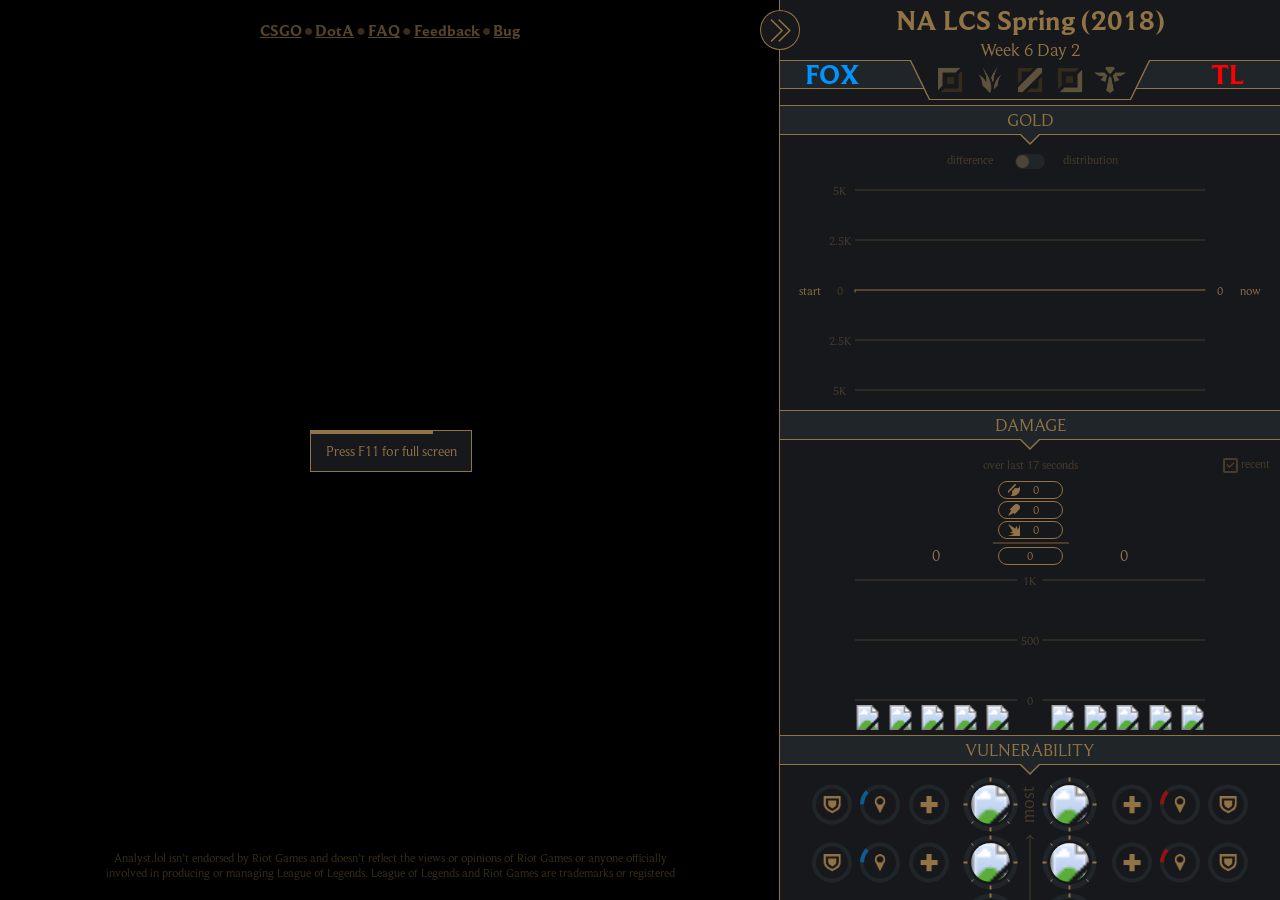
==== index.html @ d01f2dab "Deploy analyst.lol to github.com/hanscauwenbergh/hanscauwenbergh.github.io.git:master" ====
<!doctype html><html lang="en"><head><meta charset="utf-8"><meta name="viewport" content="width=device-width,initial-scale=1,shrink-to-fit=no"><meta name="theme-color" content="#17181C"><link rel="manifest" href="/manifest.json"><link rel="icon" type="image/png" href="/favicon-16.png" sizes="16x16"><link rel="icon" type="image/png" href="/favicon-32.png" sizes="32x32"><link rel="icon" type="image/png" href="/favicon-96.png" sizes="96x96"><title>Analyst.lol - Data dashboard for esports streams</title><meta property="og:image" content="https://www.analyst.lol/thumbnail.png"><link href="/static/css/main.5efc284c.css" rel="stylesheet"></head><body><noscript>You need to enable JavaScript to run this app.</noscript><div id="root"></div><script type="text/javascript" src="/static/js/main.49e57f64.js"></script></body></html>
---- static/css/main.5efc284c.css ----
.alert-enter{opacity:.01}.alert-enter.alert-enter-active{opacity:1;-webkit-transition:opacity .25s ease-in;-o-transition:opacity .25s ease-in;transition:opacity .25s ease-in}.alert-leave{opacity:1}.alert-leave.alert-leave-active{opacity:.01;-webkit-transition:opacity .25s ease-in;-o-transition:opacity .25s ease-in;transition:opacity .25s ease-in}:root{--scrollbar-color:#927345}.ps{overflow:hidden!important;overflow-anchor:none;-ms-overflow-style:none;touch-action:auto;-ms-touch-action:auto}.ps__rail-x{height:15px;bottom:0}.ps__rail-x,.ps__rail-y{display:none;opacity:0;-o-transition:background-color .2s linear,opacity .2s linear;transition:background-color .2s linear,opacity .2s linear;-webkit-transition:background-color .2s linear,opacity .2s linear;position:absolute}.ps__rail-y{width:9px;right:2px}.ps--active-x>.ps__rail-x,.ps--active-y>.ps__rail-y{display:block;background-color:transparent}.ps--focus>.ps__rail-x,.ps--focus>.ps__rail-y,.ps--scrolling-x>.ps__rail-x,.ps--scrolling-y>.ps__rail-y,.ps:hover>.ps__rail-x,.ps:hover>.ps__rail-y{opacity:.6}.ps__thumb-x{-o-transition:background-color .2s linear,height .2s ease-in-out;transition:background-color .2s linear,height .2s ease-in-out;-webkit-transition:background-color .2s linear,height .2s ease-in-out;height:6px;bottom:2px}.ps__thumb-x,.ps__thumb-y{background-color:var(--scrollbar-color);border-radius:6px;position:absolute}.ps__thumb-y{-o-transition:background-color .2s linear,width .2s ease-in-out;transition:background-color .2s linear,width .2s ease-in-out;-webkit-transition:background-color .2s linear,width .2s ease-in-out;width:6px;right:2px}.ps__rail-x.ps--clicking .ps__thumb-x,.ps__rail-x:focus>.ps__thumb-x,.ps__rail-x:hover>.ps__thumb-x{background-color:var(--scrollbar-color);height:9px}.ps__rail-y.ps--clicking .ps__thumb-y,.ps__rail-y:focus>.ps__thumb-y,.ps__rail-y:hover>.ps__thumb-y{background-color:var(--scrollbar-color);width:9px}@supports (-ms-overflow-style:none){.ps{overflow:auto!important}}@media (-ms-high-contrast:none),screen and (-ms-high-contrast:active){.ps{overflow:auto!important}}#leagueMatchSummary{margin:auto;padding-top:10px;padding-bottom:10px}#leagueMatchSummary>tr>th{text-align:left}#leagueMatchSummary>tr>td{text-align:center}#leagueRolePlayersSummary,#leagueTeamsSummary{text-align:center;margin:auto;padding-bottom:10px}@font-face{font-family:BeaufortRegular;src:url(/static/media/Beaufort-Regular.55bf76f6.otf)}@font-face{font-family:BeaufortBold;src:url(/static/media/Beaufort-Bold.ece360d7.ttf)}body{height:100%;margin:0;padding:0;overflow-x:hidden;overflow-y:hidden}#root,body{height:100%;margin:0;padding:0}.Collapsible__trigger{background:#1f2529;color:#927345;display:block;border:1px solid #927345;font-family:BeaufortBold,sans-serif;text-align:center;padding:1em 5px;cursor:pointer}.Collapsible__contentOuter{background:#17181c}.Collapsible__contentInner{padding-left:5px;padding-right:5px;color:#927345;font-family:BeaufortRegular,sans-serif;border:1px solid #927345}
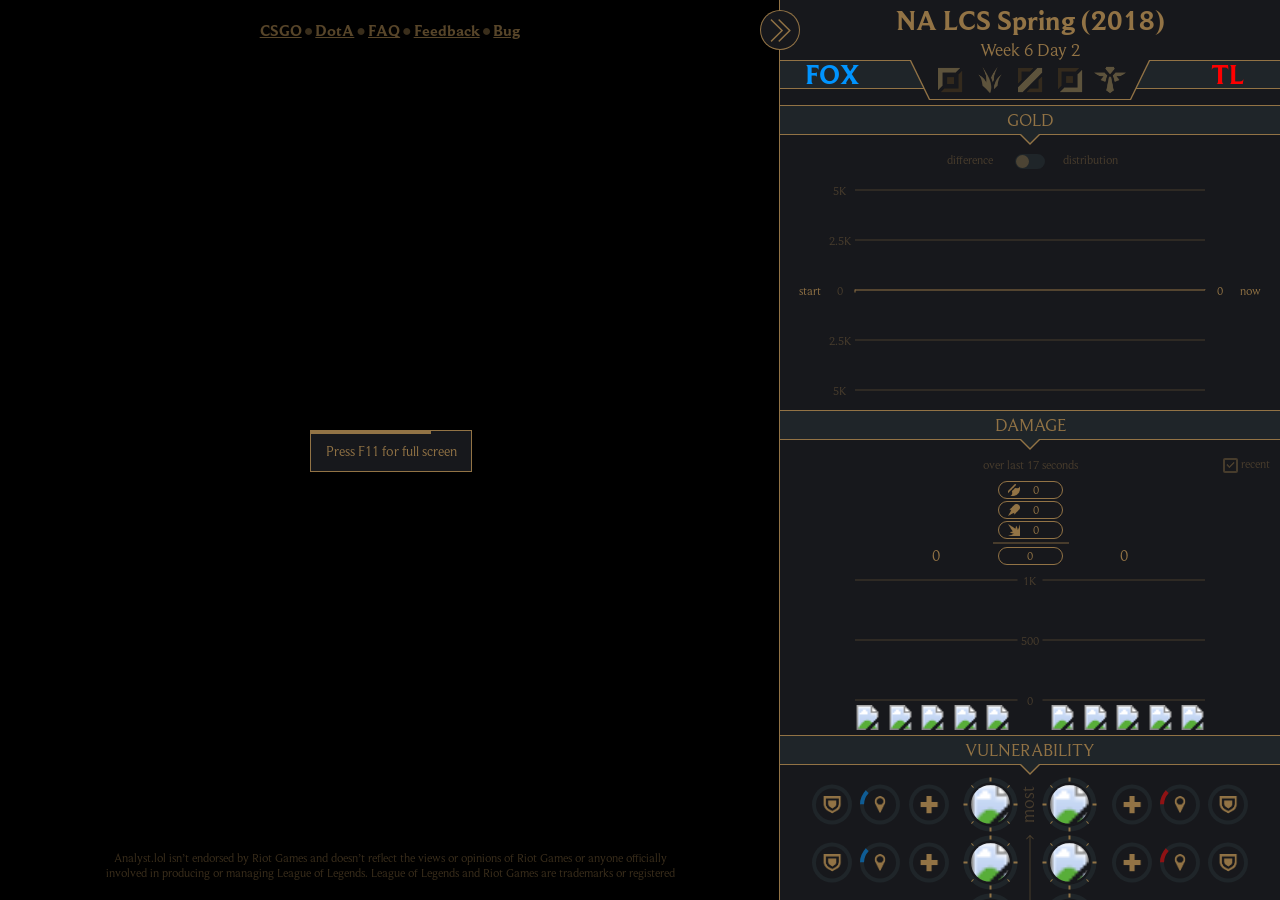
==== commit cf802eeb: "Update from https://github.com/hanscauwenbergh/lol-analyst/commit/2d37732cb15afdc20deb5a80dd09c4e0fc" ====
--- a/index.html
+++ b/index.html
@@ -1 +1 @@
-<!doctype html><html lang="en"><head><meta charset="utf-8"><meta name="viewport" content="width=device-width,initial-scale=1,shrink-to-fit=no"><meta name="theme-color" content="#17181C"><link rel="manifest" href="/manifest.json"><link rel="icon" type="image/png" href="/favicon-16.png" sizes="16x16"><link rel="icon" type="image/png" href="/favicon-32.png" sizes="32x32"><link rel="icon" type="image/png" href="/favicon-96.png" sizes="96x96"><title>Analyst.lol - Data dashboard for esports streams</title><meta property="og:image" content="https://www.analyst.lol/thumbnail.png"><link href="/static/css/main.5efc284c.css" rel="stylesheet"></head><body><noscript>You need to enable JavaScript to run this app.</noscript><div id="root"></div><script type="text/javascript" src="/static/js/main.49e57f64.js"></script></body></html>+<!doctype html><html lang="en"><head><meta charset="utf-8"><meta name="viewport" content="width=device-width,initial-scale=1,shrink-to-fit=no"><meta name="theme-color" content="#17181C"><link rel="manifest" href="/manifest.json"><link rel="icon" type="image/png" href="/favicon-16.png" sizes="16x16"><link rel="icon" type="image/png" href="/favicon-32.png" sizes="32x32"><link rel="icon" type="image/png" href="/favicon-96.png" sizes="96x96"><title>Analyst.lol - Data dashboard for esports streams</title><meta property="og:image" content="https://www.analyst.lol/thumbnail.png"><link href="/static/css/main.5efc284c.css" rel="stylesheet"></head><body><noscript>You need to enable JavaScript to run this app.</noscript><div id="root"></div><script type="text/javascript" src="/static/js/main.1c96cc9c.js"></script></body></html>
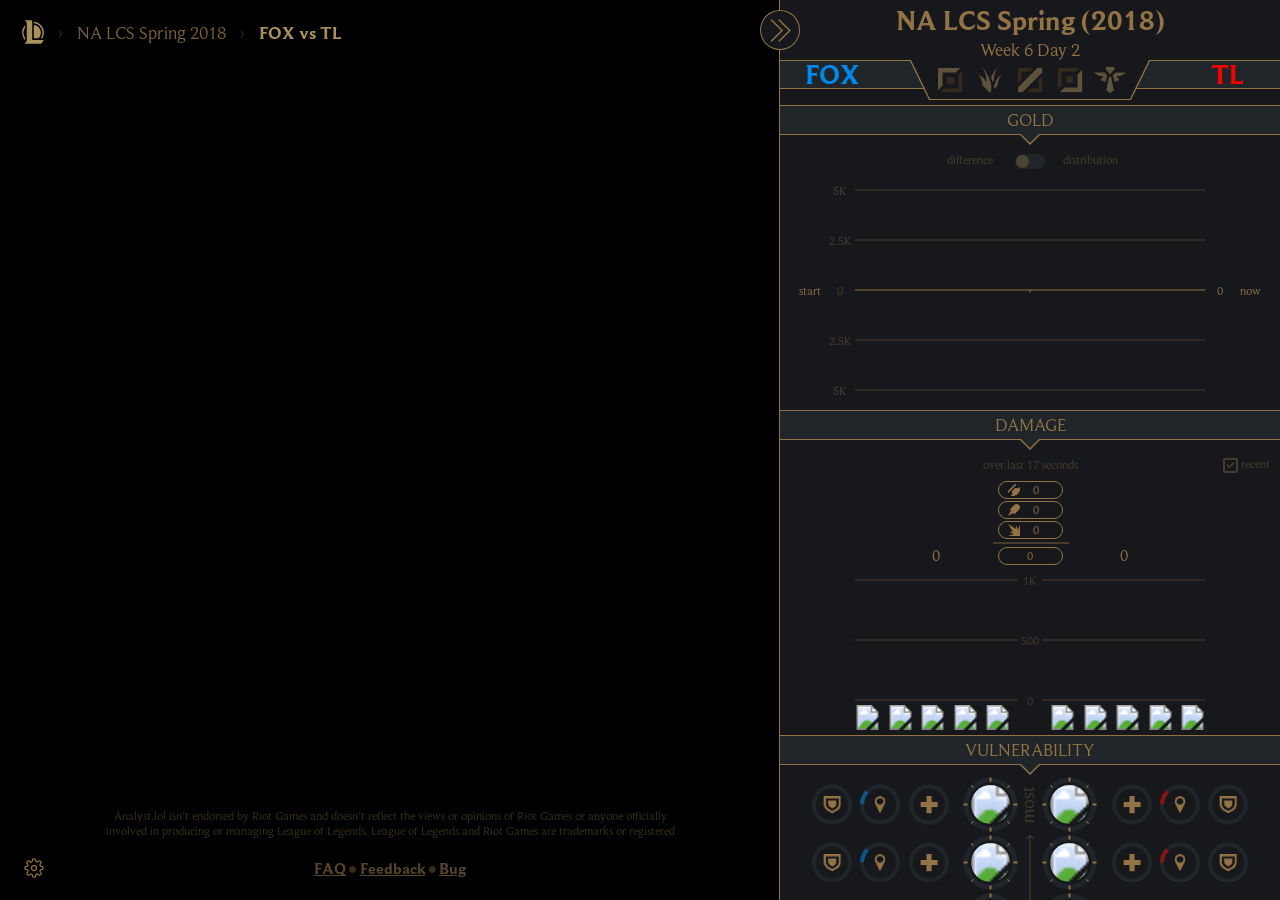
==== commit d7728520: "Update from https://github.com/hanscauwenbergh/lol-analyst/commit/0e7b8c67b54d99d92a9ac003f22424c6cb" ====
--- a/index.html
+++ b/index.html
@@ -1 +1,24 @@
-<!doctype html><html lang="en"><head><meta charset="utf-8"><meta name="viewport" content="width=device-width,initial-scale=1,shrink-to-fit=no"><meta name="theme-color" content="#17181C"><link rel="manifest" href="/manifest.json"><link rel="icon" type="image/png" href="/favicon-16.png" sizes="16x16"><link rel="icon" type="image/png" href="/favicon-32.png" sizes="32x32"><link rel="icon" type="image/png" href="/favicon-96.png" sizes="96x96"><title>Analyst.lol - Data dashboard for esports streams</title><meta property="og:image" content="https://www.analyst.lol/thumbnail.png"><link href="/static/css/main.5efc284c.css" rel="stylesheet"></head><body><noscript>You need to enable JavaScript to run this app.</noscript><div id="root"></div><script type="text/javascript" src="/static/js/main.1c96cc9c.js"></script></body></html>+<!doctype html>
+<html lang="en">
+  <head>
+    <meta charset="utf-8">
+    <meta name="viewport" content="width=device-width, initial-scale=1, shrink-to-fit=no">
+    <meta name="theme-color" content="#17181C">
+    <!-- the pages are at paths such as /cs/: relative image paths, e.g. ./role-icons/, are from the root -->
+    <base href="/">
+    <link rel="manifest" href="/manifest.json">
+    <link rel="icon" type="image/png" href="/favicon-16.png" sizes="16x16">
+    <link rel="icon" type="image/png" href="/favicon-32.png" sizes="32x32">
+    <link rel="icon" type="image/png" href="/favicon-96.png" sizes="96x96">
+    <title>Analyst.lol - Data dashboard for esports streams</title>
+    <meta property="og:image" content="https://www.analyst.lol/thumbnail.png">
+    <script type="module" crossorigin src="/assets/index-m6L9dBAo.js"></script>
+    <link rel="stylesheet" crossorigin href="/assets/index-scUVagf8.css">
+  </head>
+  <body>
+    <noscript>
+      You need to enable JavaScript to run this app.
+    </noscript>
+    <div id="root"></div>
+  </body>
+</html>
--- a/assets/index-scUVagf8.css
+++ b/assets/index-scUVagf8.css
@@ -0,0 +1 @@
+@font-face{font-family:BeaufortRegular;src:url(/assets/Beaufort-Regular-BSCElNrA.otf)}@font-face{font-family:BeaufortBold;src:url(/assets/Beaufort-Bold-DFCGYkaQ.ttf)}body{height:100%;margin:0;padding:0;overflow:hidden}
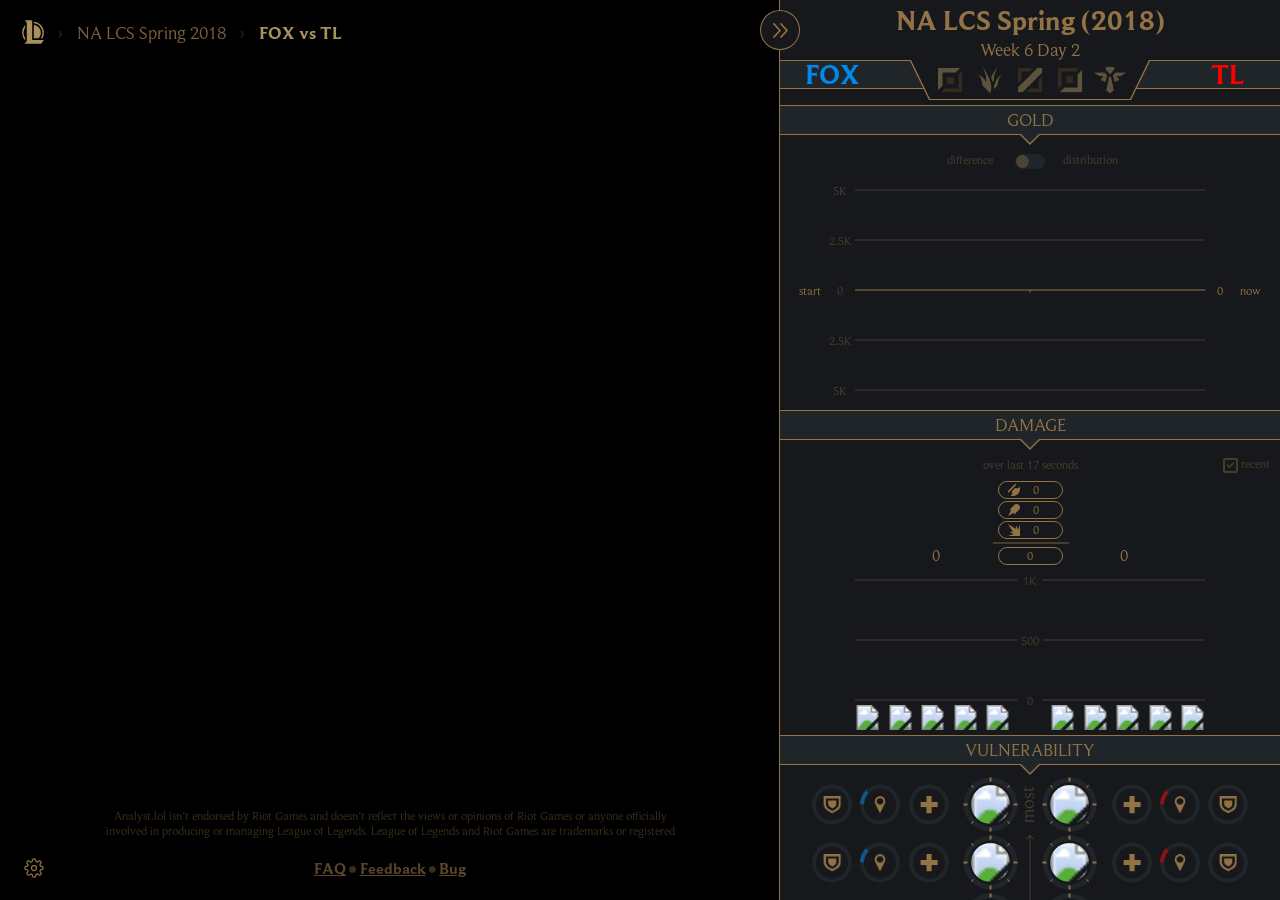
==== commit 4519c8a1: "Update from https://github.com/hanscauwenbergh/lol-analyst/commit/9752170e5ffc2b7c295799cece9dcb8295" ====
--- a/index.html
+++ b/index.html
@@ -12,7 +12,7 @@
     <link rel="icon" type="image/png" href="/favicon-96.png" sizes="96x96">
     <title>Analyst.lol - Data dashboard for esports streams</title>
     <meta property="og:image" content="https://www.analyst.lol/thumbnail.png">
-    <script type="module" crossorigin src="/assets/index-m6L9dBAo.js"></script>
+    <script type="module" crossorigin src="/assets/index-CspoLZy7.js"></script>
     <link rel="stylesheet" crossorigin href="/assets/index-scUVagf8.css">
   </head>
   <body>
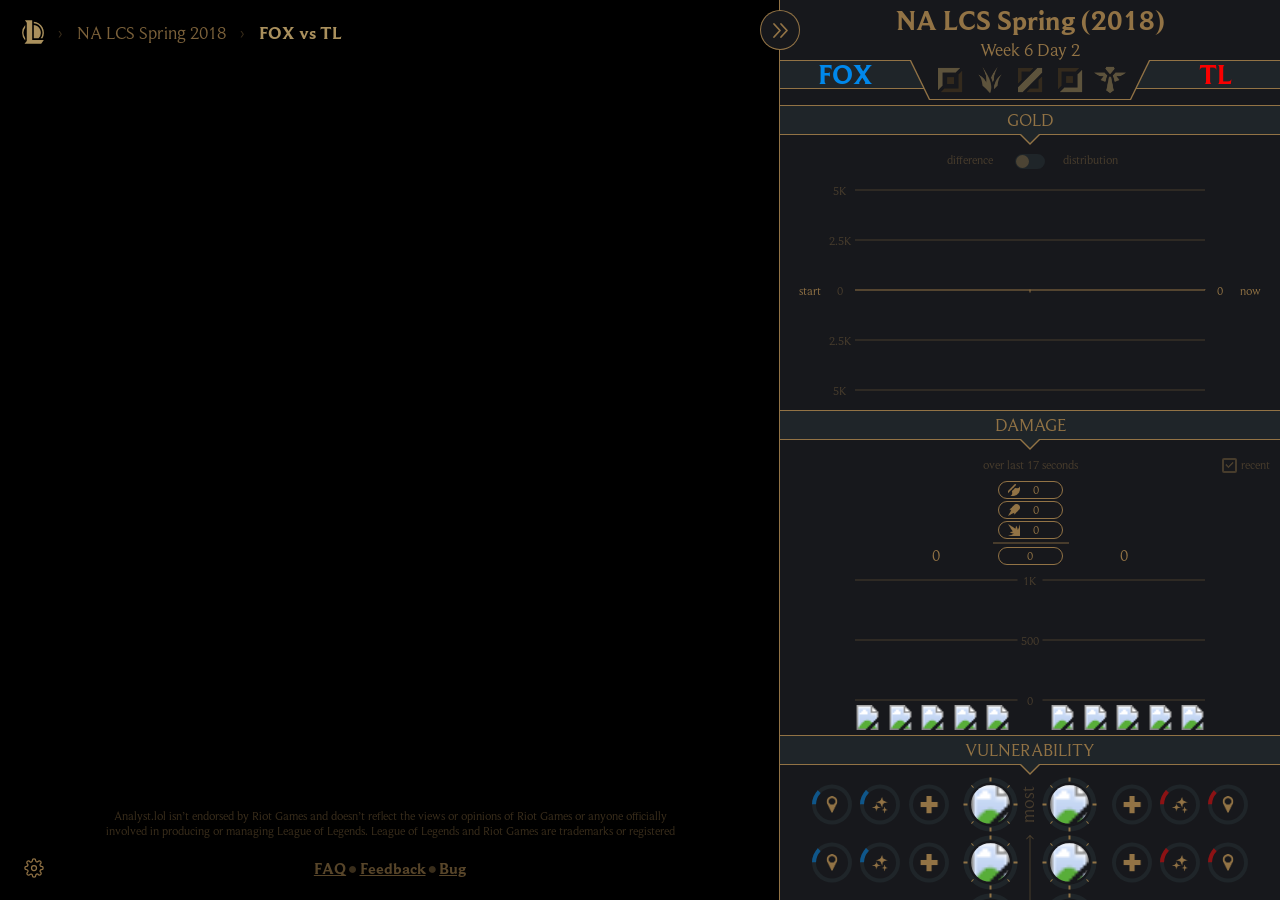
==== commit 2bdf2576: "Update from https://github.com/hanscauwenbergh/lol-analyst/commit/2c1a1897bf22f70c4b2fe7a9e78695af48" ====
--- a/index.html
+++ b/index.html
@@ -10,9 +10,12 @@
     <link rel="icon" type="image/png" href="/favicon-16.png" sizes="16x16">
     <link rel="icon" type="image/png" href="/favicon-32.png" sizes="32x32">
     <link rel="icon" type="image/png" href="/favicon-96.png" sizes="96x96">
+    <!-- the home screen's icon and name on an iPhone, which doesn't use the manifest's -->
+    <link rel="apple-touch-icon" href="/apple-touch-icon.png">
+    <meta name="apple-mobile-web-app-title" content="Analyst">
     <title>Analyst.lol - Data dashboard for esports streams</title>
-    <meta property="og:image" content="https://www.analyst.lol/thumbnail.png">
-    <script type="module" crossorigin src="/assets/index-CspoLZy7.js"></script>
+    <meta property="og:image" content="https://analyst.lol/thumbnail.png">
+    <script type="module" crossorigin src="/assets/index-Ba-Ok6Xs.js"></script>
     <link rel="stylesheet" crossorigin href="/assets/index-scUVagf8.css">
   </head>
   <body>
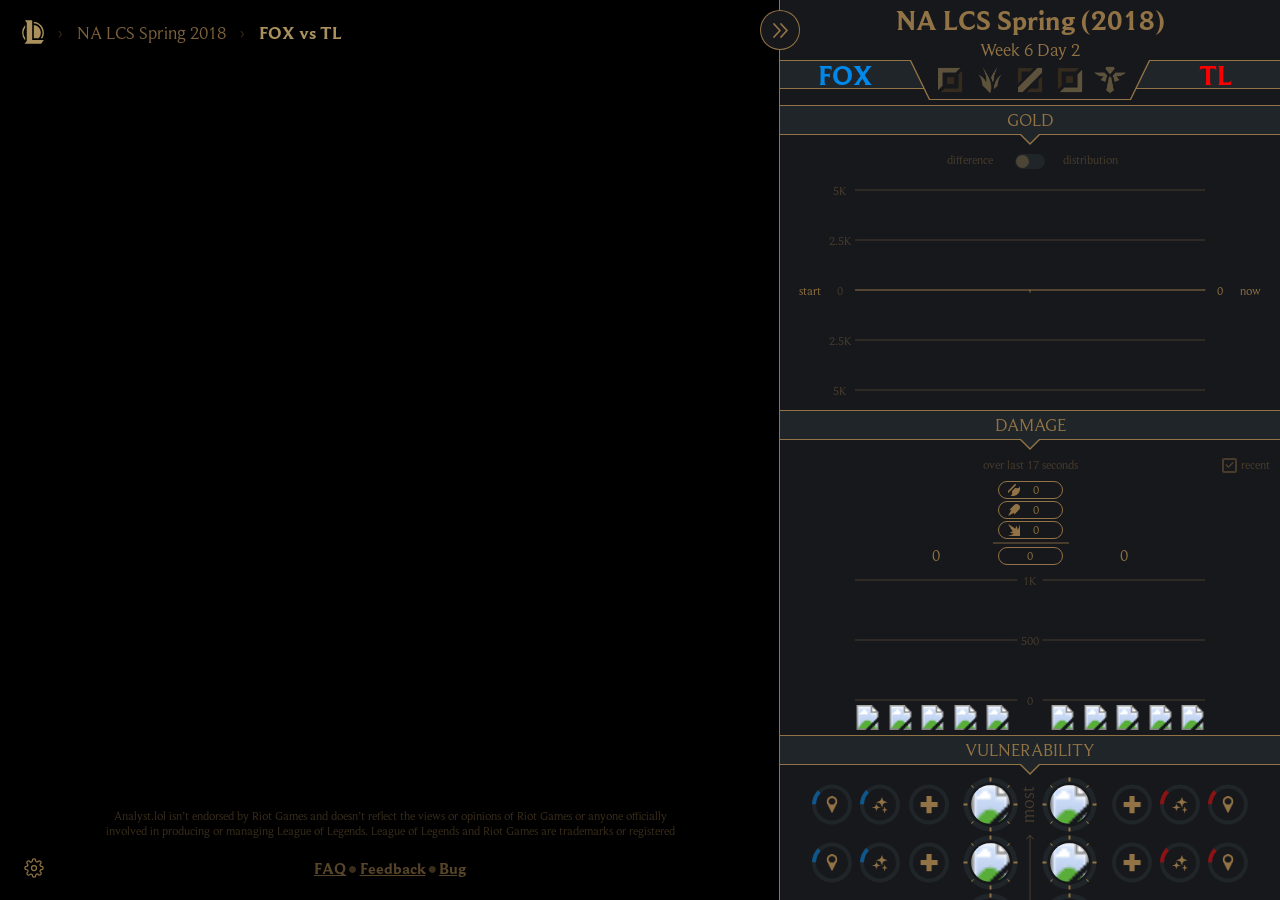
==== commit 8b1f3e94: "Update from https://github.com/hanscauwenbergh/lol-analyst/commit/c38dc290cd8bacc270a74473260d5db199" ====
--- a/index.html
+++ b/index.html
@@ -15,7 +15,7 @@
     <meta name="apple-mobile-web-app-title" content="Analyst">
     <title>Analyst.lol - Data dashboard for esports streams</title>
     <meta property="og:image" content="https://analyst.lol/thumbnail.png">
-    <script type="module" crossorigin src="/assets/index-Ba-Ok6Xs.js"></script>
+    <script type="module" crossorigin src="/assets/index-CiAgMOCI.js"></script>
     <link rel="stylesheet" crossorigin href="/assets/index-scUVagf8.css">
   </head>
   <body>
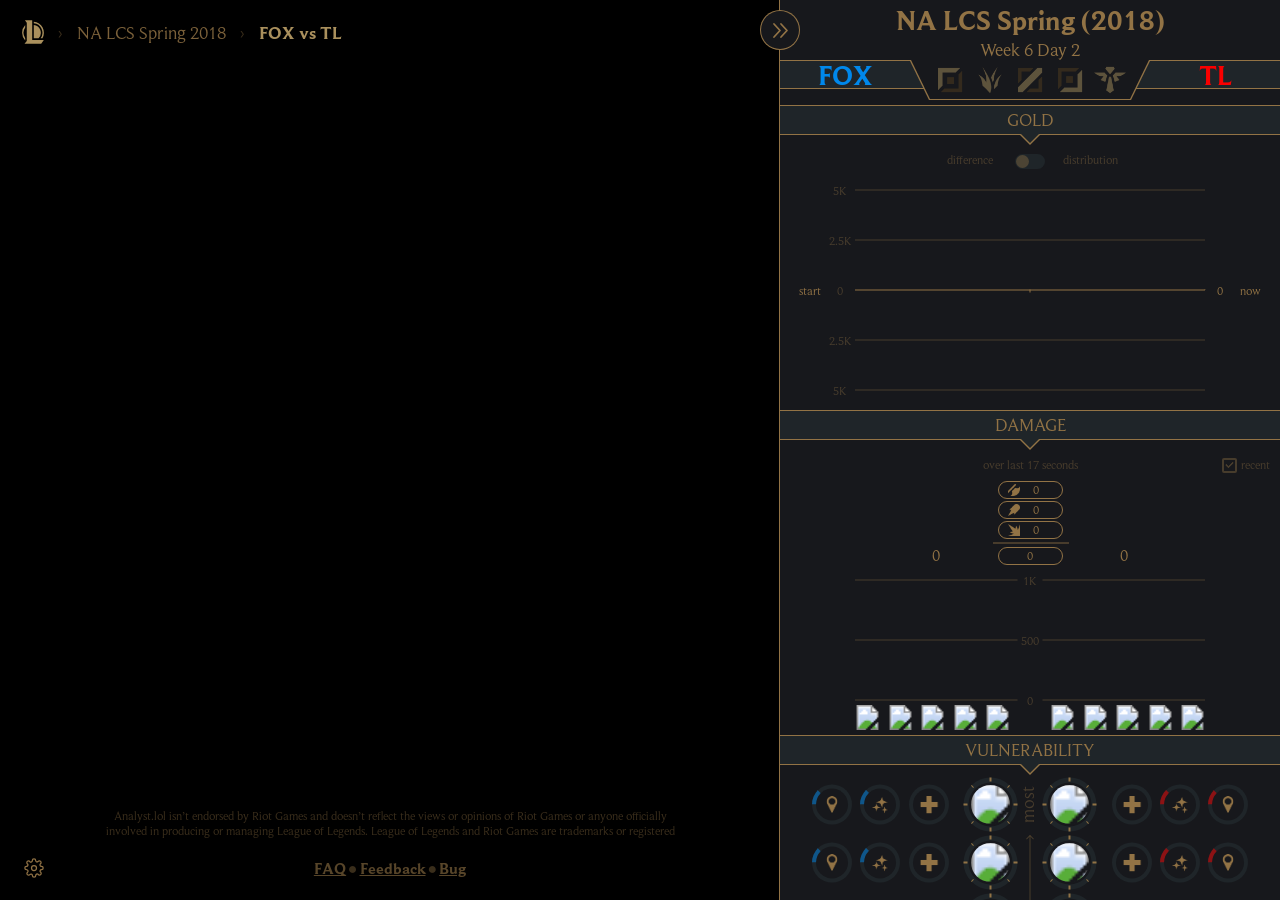
==== commit 200e12d3: "Update from https://github.com/hanscauwenbergh/lol-analyst/commit/8e7ae8e0d38b0d6cd08e627bfcc4065e74" ====
--- a/index.html
+++ b/index.html
@@ -15,7 +15,7 @@
     <meta name="apple-mobile-web-app-title" content="Analyst">
     <title>Analyst.lol - Data dashboard for esports streams</title>
     <meta property="og:image" content="https://analyst.lol/thumbnail.png">
-    <script type="module" crossorigin src="/assets/index-CiAgMOCI.js"></script>
+    <script type="module" crossorigin src="/assets/index-BJlNs818.js"></script>
     <link rel="stylesheet" crossorigin href="/assets/index-scUVagf8.css">
   </head>
   <body>
